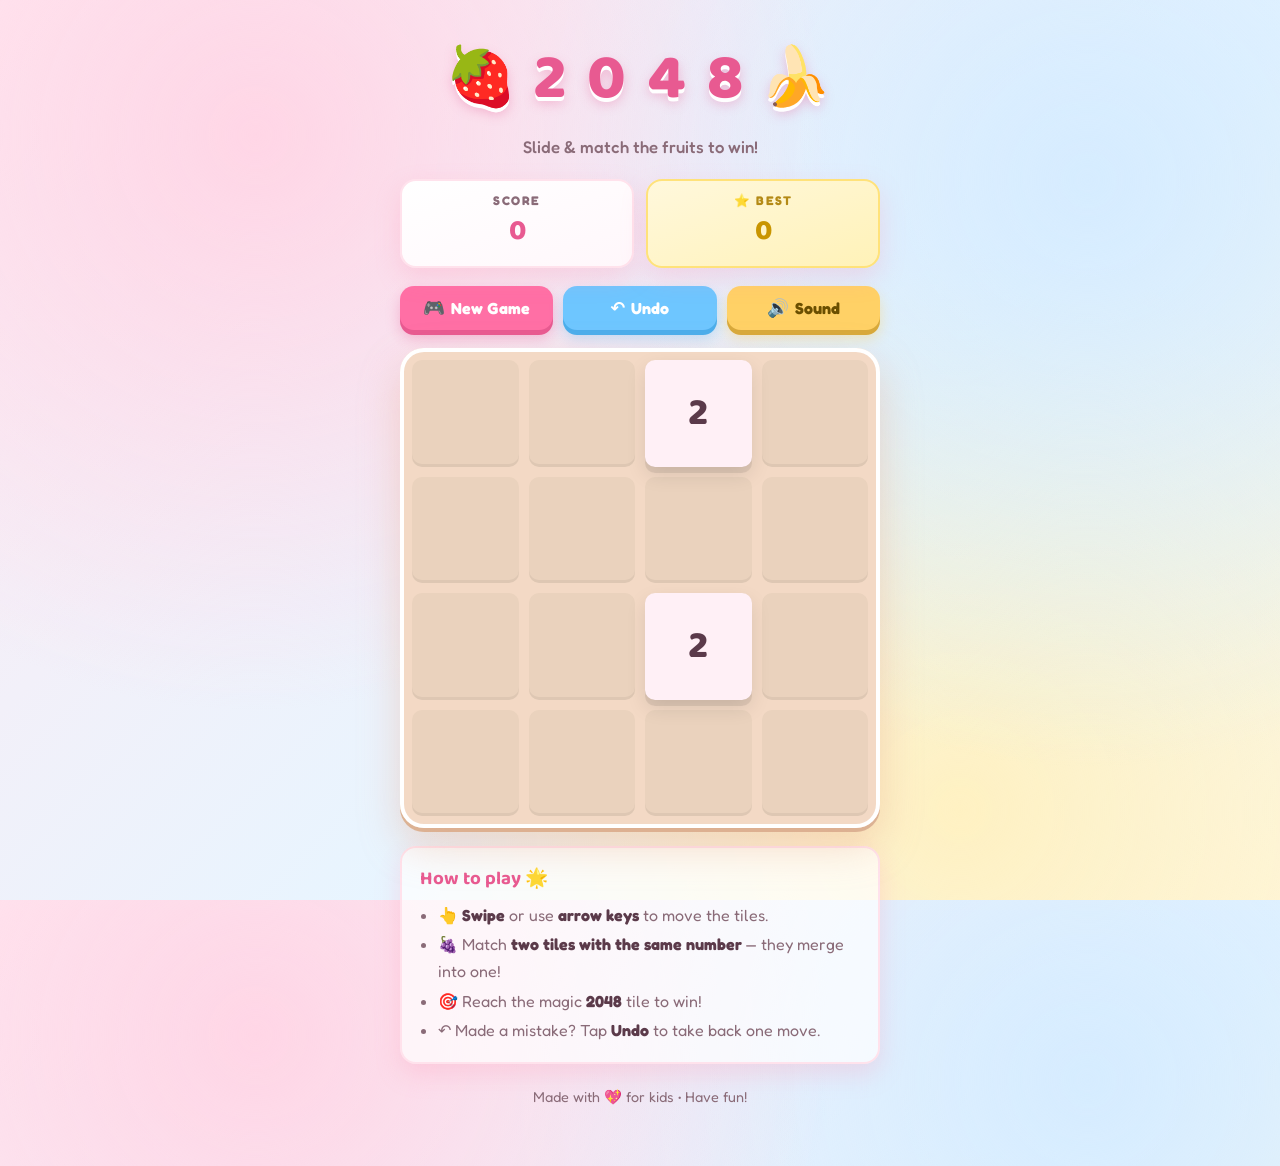
==== 2048/index.html @ 536de929 "Added all games" ====
<!DOCTYPE html>
<html lang="en">
<head>
  <meta charset="UTF-8" />
  <meta name="viewport" content="width=device-width, initial-scale=1.0, maximum-scale=1.0, user-scalable=no" />
  <meta name="theme-color" content="#ffd6e0" />
  <title>🍓 2048 - The Fruit Puzzle! 🍌</title>
  <link rel="preconnect" href="https://fonts.googleapis.com" />
  <link rel="preconnect" href="https://fonts.gstatic.com" crossorigin />
  <link
    href="https://fonts.googleapis.com/css2?family=Fredoka:wght@400;500;600;700&family=Baloo+2:wght@600;700;800&display=swap"
    rel="stylesheet"
  />
  <link rel="stylesheet" href="css/styles.css" />
  <link
    rel="icon"
    href="data:image/svg+xml,%3Csvg xmlns='http://www.w3.org/2000/svg' viewBox='0 0 100 100'%3E%3Ctext y='.9em' font-size='90'%3E%F0%9F%8D%93%3C/text%3E%3C/svg%3E"
  />
</head>
<body>
  <!-- Floating background bubbles -->
  <div class="bubbles" aria-hidden="true">
    <span></span><span></span><span></span><span></span>
    <span></span><span></span><span></span><span></span>
  </div>

  <main class="app">
    <header class="hero">
      <h1 class="title">
        <span class="title-fruit">🍓</span>
        <span class="title-text">2&nbsp;0&nbsp;4&nbsp;8</span>
        <span class="title-fruit">🍌</span>
      </h1>
      <p class="subtitle">Slide &amp; match the fruits to win!</p>
    </header>

    <section class="info-bar" aria-label="Score panel">
      <div class="score-box">
        <span class="score-label">SCORE</span>
        <span class="score-value" id="score">0</span>
      </div>
      <div class="score-box best">
        <span class="score-label">⭐ BEST</span>
        <span class="score-value" id="best">0</span>
      </div>
    </section>

    <div class="actions">
      <button class="btn btn-primary" id="new-game-btn" type="button">
        <span class="btn-icon">🎮</span>
        <span>New Game</span>
      </button>
      <button class="btn btn-secondary" id="undo-btn" type="button">
        <span class="btn-icon">↶</span>
        <span>Undo</span>
      </button>
      <button class="btn btn-sound" id="sound-btn" type="button" aria-pressed="true">
        <span class="btn-icon" id="sound-icon">🔊</span>
        <span>Sound</span>
      </button>
    </div>

    <section class="board-wrapper" aria-label="Game board">
      <div class="board" id="board" role="grid" aria-label="4 by 4 game grid">
        <!-- Cell backgrounds rendered by UI -->
        <div class="grid-bg" id="grid-bg" aria-hidden="true"></div>
        <!-- Tiles rendered by UI -->
        <div class="tile-layer" id="tile-layer"></div>
      </div>

      <!-- Overlay messages (win / lose) -->
      <div class="overlay" id="overlay" aria-live="polite">
        <div class="overlay-card">
          <div class="overlay-emoji" id="overlay-emoji">🎉</div>
          <h2 class="overlay-title" id="overlay-title">You did it!</h2>
          <p class="overlay-message" id="overlay-message">You reached 2048! Keep going for a higher score.</p>
          <div class="overlay-actions">
            <button class="btn btn-primary" id="overlay-primary" type="button">Play Again</button>
            <button class="btn btn-secondary" id="overlay-secondary" type="button">Keep Going</button>
          </div>
        </div>
      </div>
    </section>

    <section class="how-to">
      <h3>How to play 🌟</h3>
      <ul>
        <li>👆 <b>Swipe</b> or use <b>arrow keys</b> to move the tiles.</li>
        <li>🍇 Match <b>two tiles with the same number</b> — they merge into one!</li>
        <li>🎯 Reach the magic <b>2048</b> tile to win!</li>
        <li>↶ Made a mistake? Tap <b>Undo</b> to take back one move.</li>
      </ul>
    </section>

    <footer class="footer">
      <span>Made with 💖 for kids • Have fun!</span>
    </footer>
  </main>

  <!-- Confetti container -->
  <div class="confetti" id="confetti" aria-hidden="true"></div>

  <!-- Scripts loaded as ES6 modules so OOP classes live in their own files -->
  <script type="module" src="js/main.js"></script>
</body>
</html>
---- 2048/css/styles.css ----
/* ============================================================
   🍓 2048 Kids Edition — Stylesheet
   - Bright, friendly palette
   - Rounded everything
   - Bouncy transitions
   ============================================================ */

:root {
  --bg-1: #ffeaf2;
  --bg-2: #e7f5ff;
  --bg-3: #fff7e0;
  --board-bg: #f3d9c5;
  --cell-bg: #ead2bd;
  --shadow-soft: 0 10px 25px rgba(255, 145, 175, 0.25);
  --shadow-tile: 0 6px 0 rgba(0, 0, 0, 0.08), 0 8px 20px rgba(0, 0, 0, 0.1);
  --primary: #ff6fa5;
  --primary-dark: #e85a91;
  --secondary: #6ec6ff;
  --secondary-dark: #4baeec;
  --accent: #ffd166;
  --success: #7ed957;
  --danger: #ff7a7a;
  --text: #5b3a4a;
  --text-soft: #8a6b78;
  --radius-lg: 24px;
  --radius-md: 16px;
  --radius-sm: 10px;
  --board-size: min(92vw, 480px);
}

* {
  box-sizing: border-box;
  -webkit-tap-highlight-color: transparent;
}

html, body {
  margin: 0;
  padding: 0;
  height: 100%;
}

body {
  font-family: "Fredoka", "Baloo 2", system-ui, -apple-system, "Segoe UI", sans-serif;
  color: var(--text);
  background:
    radial-gradient(circle at 20% 15%, #ffd6e6 0, transparent 45%),
    radial-gradient(circle at 85% 20%, #d6ecff 0, transparent 45%),
    radial-gradient(circle at 75% 90%, #fff1c2 0, transparent 45%),
    linear-gradient(135deg, var(--bg-1), var(--bg-2) 60%, var(--bg-3));
  min-height: 100vh;
  overflow-x: hidden;
  position: relative;
}

/* ----- Floating background bubbles ----- */
.bubbles {
  position: fixed;
  inset: 0;
  z-index: 0;
  pointer-events: none;
  overflow: hidden;
}
.bubbles span {
  position: absolute;
  display: block;
  width: 60px;
  height: 60px;
  border-radius: 50%;
  background: rgba(255, 255, 255, 0.5);
  box-shadow: inset 0 0 20px rgba(255, 255, 255, 0.7);
  bottom: -120px;
  animation: float 18s linear infinite;
}
.bubbles span:nth-child(1) { left: 5%;  width: 50px; height: 50px;  animation-duration: 16s; }
.bubbles span:nth-child(2) { left: 18%; width: 80px; height: 80px;  animation-duration: 22s; animation-delay: 2s; }
.bubbles span:nth-child(3) { left: 32%; width: 40px; height: 40px;  animation-duration: 14s; animation-delay: 4s; }
.bubbles span:nth-child(4) { left: 48%; width: 70px; height: 70px;  animation-duration: 20s; animation-delay: 1s; }
.bubbles span:nth-child(5) { left: 62%; width: 55px; height: 55px;  animation-duration: 17s; animation-delay: 3s; }
.bubbles span:nth-child(6) { left: 76%; width: 90px; height: 90px;  animation-duration: 25s; animation-delay: 5s; }
.bubbles span:nth-child(7) { left: 88%; width: 45px; height: 45px;  animation-duration: 15s; animation-delay: 2s; }
.bubbles span:nth-child(8) { left: 92%; width: 65px; height: 65px;  animation-duration: 19s; animation-delay: 6s; }

@keyframes float {
  0%   { transform: translateY(0) rotate(0deg);     opacity: 0; }
  10%  { opacity: 0.7; }
  100% { transform: translateY(-110vh) rotate(360deg); opacity: 0; }
}

/* ----- Layout ----- */
.app {
  position: relative;
  z-index: 1;
  max-width: 560px;
  margin: 0 auto;
  padding: 28px 18px 60px;
  display: flex;
  flex-direction: column;
  align-items: center;
  gap: 18px;
}

/* ----- Hero / Title ----- */
.hero {
  text-align: center;
  margin-bottom: 4px;
}
.title {
  font-family: "Baloo 2", "Fredoka", sans-serif;
  font-weight: 800;
  font-size: clamp(2.6rem, 9vw, 4rem);
  margin: 0;
  letter-spacing: 4px;
  display: flex;
  align-items: center;
  justify-content: center;
  gap: 12px;
  color: var(--primary-dark);
  text-shadow:
    0 4px 0 #fff,
    0 6px 12px rgba(232, 90, 145, 0.35);
  animation: bounce-title 2.5s ease-in-out infinite;
}
.title-fruit {
  font-size: 0.9em;
  display: inline-block;
  animation: wiggle 1.6s ease-in-out infinite;
}
.title-fruit:last-child { animation-delay: 0.8s; }

@keyframes bounce-title {
  0%, 100% { transform: translateY(0); }
  50%      { transform: translateY(-6px); }
}
@keyframes wiggle {
  0%, 100% { transform: rotate(-8deg); }
  50%      { transform: rotate(8deg); }
}

.subtitle {
  margin: 6px 0 0;
  color: var(--text-soft);
  font-size: 1.05rem;
  font-weight: 500;
}

/* ----- Score bar ----- */
.info-bar {
  display: flex;
  gap: 12px;
  width: var(--board-size);
  justify-content: stretch;
}
.score-box {
  flex: 1;
  background: linear-gradient(160deg, #fff, #fff7fb);
  border-radius: var(--radius-md);
  padding: 12px 14px;
  text-align: center;
  box-shadow: var(--shadow-soft);
  border: 2px solid #ffe2ec;
  position: relative;
  overflow: hidden;
}
.score-box.best {
  background: linear-gradient(160deg, #fff8dc, #fff2b8);
  border-color: #ffe27a;
}
.score-label {
  display: block;
  font-size: 0.78rem;
  font-weight: 700;
  color: var(--text-soft);
  letter-spacing: 1.5px;
}
.score-box.best .score-label { color: #b48a16; }
.score-value {
  display: block;
  font-size: 1.8rem;
  font-weight: 800;
  color: var(--primary-dark);
  font-family: "Baloo 2", sans-serif;
  transition: transform 0.25s ease;
}
.score-box.best .score-value { color: #c99500; }
.score-value.bump { transform: scale(1.25); }

/* ----- Buttons ----- */
.actions {
  display: flex;
  gap: 10px;
  flex-wrap: wrap;
  justify-content: center;
  width: var(--board-size);
}
.btn {
  font-family: inherit;
  font-weight: 700;
  font-size: 1rem;
  padding: 12px 18px;
  border: none;
  border-radius: 14px;
  cursor: pointer;
  display: inline-flex;
  align-items: center;
  gap: 6px;
  color: #fff;
  background: var(--primary);
  box-shadow: 0 5px 0 var(--primary-dark), 0 8px 14px rgba(232, 90, 145, 0.35);
  transition: transform 0.12s ease, box-shadow 0.12s ease, filter 0.2s ease;
  flex: 1;
  justify-content: center;
  min-width: 100px;
}
.btn:hover { filter: brightness(1.05); }
.btn:active {
  transform: translateY(3px);
  box-shadow: 0 2px 0 var(--primary-dark), 0 4px 8px rgba(232, 90, 145, 0.35);
}
.btn:focus-visible {
  outline: 3px solid #fff;
  outline-offset: 3px;
}
.btn-secondary {
  background: var(--secondary);
  box-shadow: 0 5px 0 var(--secondary-dark), 0 8px 14px rgba(75, 174, 236, 0.3);
}
.btn-secondary:active { box-shadow: 0 2px 0 var(--secondary-dark); }
.btn-sound {
  background: var(--accent);
  color: #6b4f00;
  box-shadow: 0 5px 0 #d8a93b, 0 8px 14px rgba(255, 209, 102, 0.45);
}
.btn-sound:active { box-shadow: 0 2px 0 #d8a93b; }
.btn:disabled {
  opacity: 0.55;
  cursor: not-allowed;
  filter: grayscale(0.4);
}
.btn-icon { font-size: 1.1rem; line-height: 1; }

/* ----- Board ----- */
.board-wrapper {
  position: relative;
  width: var(--board-size);
  height: var(--board-size);
}
.board {
  position: relative;
  width: 100%;
  height: 100%;
  background: var(--board-bg);
  border-radius: var(--radius-lg);
  padding: 12px;
  box-shadow:
    inset 0 0 0 4px #fff,
    0 18px 40px rgba(232, 156, 122, 0.35),
    0 4px 0 #d9b89a;
  user-select: none;
  touch-action: none;
}
.grid-bg {
  position: absolute;
  inset: 12px;
  display: grid;
  grid-template-columns: repeat(4, 1fr);
  grid-template-rows: repeat(4, 1fr);
  gap: 10px;
}
.grid-bg .cell {
  background: var(--cell-bg);
  border-radius: var(--radius-sm);
  box-shadow: inset 0 -3px 0 rgba(0, 0, 0, 0.05);
}

.tile-layer {
  position: absolute;
  inset: 12px;
  pointer-events: none;
}

/* ----- Tiles ----- */
.tile {
  position: absolute;
  width: calc((100% - 30px) / 4);
  height: calc((100% - 30px) / 4);
  border-radius: var(--radius-sm);
  display: flex;
  align-items: center;
  justify-content: center;
  font-family: "Baloo 2", sans-serif;
  font-weight: 800;
  font-size: clamp(1.2rem, 5.5vw, 2.4rem);
  color: #5b3a4a;
  background: #fff;
  box-shadow: var(--shadow-tile);
  /* No slide transition: tiles snap to their new cell so only the merged
     survivor draws the eye with its pulse animation. */
  will-change: transform;
  pointer-events: auto;
}
/* Spawn glow effect uses filter + opacity so it doesn't fight the
   positioning transform. The tile always renders at correct position/size. */
.tile.tile-new {
  animation: pop 260ms ease;
}
.tile.tile-merged {
  animation: merge 220ms ease;
  z-index: 2;
}
/* Consumed tiles fade out and shrink from where they started — never
   jumps to the survivor's cell (which would look like a phantom number). */
.tile.tile-consumed {
  animation: consume 220ms ease forwards;
  z-index: 1;
}
.tile.tile-2    { background: #fff0f6; }
.tile.tile-4    { background: #ffe2ec; }
.tile.tile-8    { background: #ffd1a8; color: #6b3a18; }
.tile.tile-16   { background: #ffba7a; color: #6b3a18; }
.tile.tile-32   { background: #ff9aa2; color: #fff; }
.tile.tile-64   { background: #ff7a85; color: #fff; }
.tile.tile-128  { background: #ffd166; color: #6b4f00; font-size: clamp(1.1rem, 5vw, 2.1rem); }
.tile.tile-256  { background: #ffe28a; color: #6b4f00; font-size: clamp(1.1rem, 5vw, 2.1rem); box-shadow: 0 6px 0 #d8a93b, 0 8px 20px rgba(0,0,0,0.1); }
.tile.tile-512  { background: #bde0fe; color: #1d4d80; font-size: clamp(1.1rem, 5vw, 2.1rem); box-shadow: 0 6px 0 #8bc3f5, 0 8px 20px rgba(0,0,0,0.1); }
.tile.tile-1024 { background: #a2d2ff; color: #1d4d80; font-size: clamp(1rem, 4.5vw, 1.9rem); box-shadow: 0 6px 0 #6fb1f0, 0 8px 20px rgba(0,0,0,0.1); }
.tile.tile-2048 {
  background: linear-gradient(135deg, #ff6fa5, #ffd166, #6ec6ff);
  color: #fff;
  font-size: clamp(1rem, 4.5vw, 1.9rem);
  box-shadow: 0 0 25px rgba(255, 145, 175, 0.6), 0 6px 0 #e85a91;
  animation: glow 1.6s ease-in-out infinite alternate;
}
.tile.super   {
  background: linear-gradient(135deg, #b58cff, #6ec6ff);
  color: #fff;
  font-size: clamp(0.9rem, 4vw, 1.7rem);
}

/* Pop uses opacity + filter so it doesn't override positioning transform. */
@keyframes pop {
  0%   { opacity: 0; filter: brightness(1.6) saturate(1.4); }
  60%  { opacity: 1; filter: brightness(1.1) saturate(1.1); }
  100% { opacity: 1; filter: none; }
}
/* Merge pulse — quick scale + brightness flash, no big ring. */
@keyframes merge {
  0%   { transform: scale(1);    filter: brightness(1)    saturate(1); }
  40%  { transform: scale(1.15); filter: brightness(1.35) saturate(1.4); }
  100% { transform: scale(1);    filter: none; }
}
/* Consumed tile — shrink + fade from its ORIGINAL grid cell.
   `forwards` keeps the final state so the element is invisible while
   `animationend` removes it from the DOM. */
@keyframes consume {
  0%   { opacity: 1;   filter: brightness(1);   }
  100% { opacity: 0;   filter: brightness(1.2); }
}
@keyframes glow {
  from { box-shadow: 0 0 12px rgba(255, 145, 175, 0.6), 0 6px 0 #e85a91; }
  to   { box-shadow: 0 0 28px rgba(255, 209, 102, 0.85), 0 6px 0 #e85a91; }
}

/* ----- Overlay ----- */
.overlay {
  position: absolute;
  inset: 0;
  display: none;
  align-items: center;
  justify-content: center;
  background: rgba(255, 255, 255, 0.55);
  backdrop-filter: blur(6px);
  -webkit-backdrop-filter: blur(6px);
  border-radius: var(--radius-lg);
  z-index: 10;
  animation: fadein 0.3s ease;
}
.overlay.show { display: flex; }
@keyframes fadein {
  from { opacity: 0; }
  to   { opacity: 1; }
}
.overlay-card {
  background: #fff;
  border-radius: var(--radius-lg);
  padding: 22px 22px 18px;
  text-align: center;
  width: min(82%, 360px);
  box-shadow: 0 18px 40px rgba(0, 0, 0, 0.15);
  border: 3px solid #ffe2ec;
  animation: bounce-in 0.45s ease;
}
.overlay-emoji {
  font-size: 3.2rem;
  margin-bottom: 4px;
  animation: wiggle 1.6s ease-in-out infinite;
  display: inline-block;
}
.overlay-title {
  font-family: "Baloo 2", sans-serif;
  font-size: 1.6rem;
  margin: 4px 0 6px;
  color: var(--primary-dark);
}
.overlay-message {
  margin: 0 0 14px;
  color: var(--text-soft);
  font-weight: 500;
}
.overlay-actions {
  display: flex;
  gap: 8px;
  justify-content: center;
  flex-wrap: wrap;
}
@keyframes bounce-in {
  0%   { transform: scale(0.5); opacity: 0; }
  70%  { transform: scale(1.05); opacity: 1; }
  100% { transform: scale(1); }
}

/* ----- How to play ----- */
.how-to {
  background: rgba(255, 255, 255, 0.7);
  border-radius: var(--radius-md);
  padding: 16px 18px;
  width: var(--board-size);
  box-shadow: var(--shadow-soft);
  border: 2px solid #ffe2ec;
}
.how-to h3 {
  margin: 0 0 8px;
  color: var(--primary-dark);
  font-family: "Baloo 2", sans-serif;
}
.how-to ul {
  margin: 0;
  padding: 0 0 0 18px;
  color: var(--text-soft);
  line-height: 1.7;
}
.how-to li { margin-bottom: 2px; }
.how-to b { color: var(--text); }

/* ----- Footer ----- */
.footer {
  text-align: center;
  font-size: 0.9rem;
  color: var(--text-soft);
  margin-top: 6px;
}

/* ----- Confetti ----- */
.confetti {
  position: fixed;
  inset: 0;
  pointer-events: none;
  z-index: 50;
  overflow: hidden;
}
.confetti i {
  position: absolute;
  top: -20px;
  width: 10px;
  height: 16px;
  border-radius: 2px;
  animation: fall linear forwards;
}
@keyframes fall {
  0%   { transform: translateY(-20px) rotate(0deg); opacity: 1; }
  100% { transform: translateY(110vh) rotate(720deg); opacity: 0.9; }
}

/* ----- Toast / shake ----- */
.shake {
  animation: shake 0.4s;
}
@keyframes shake {
  0%, 100% { transform: translateX(0); }
  20%      { transform: translateX(-8px); }
  40%      { transform: translateX(8px); }
  60%      { transform: translateX(-6px); }
  80%      { transform: translateX(6px); }
}

/* ----- Reduced motion ----- */
@media (prefers-reduced-motion: reduce) {
  .tile, .title, .title-fruit, .overlay-emoji, .bubble {
    animation: none !important;
    transition: none !important;
  }
}

/* ----- Small screens ----- */
@media (max-width: 420px) {
  .score-value { font-size: 1.5rem; }
  .btn { font-size: 0.95rem; padding: 10px 14px; }
  .title { letter-spacing: 2px; }
}
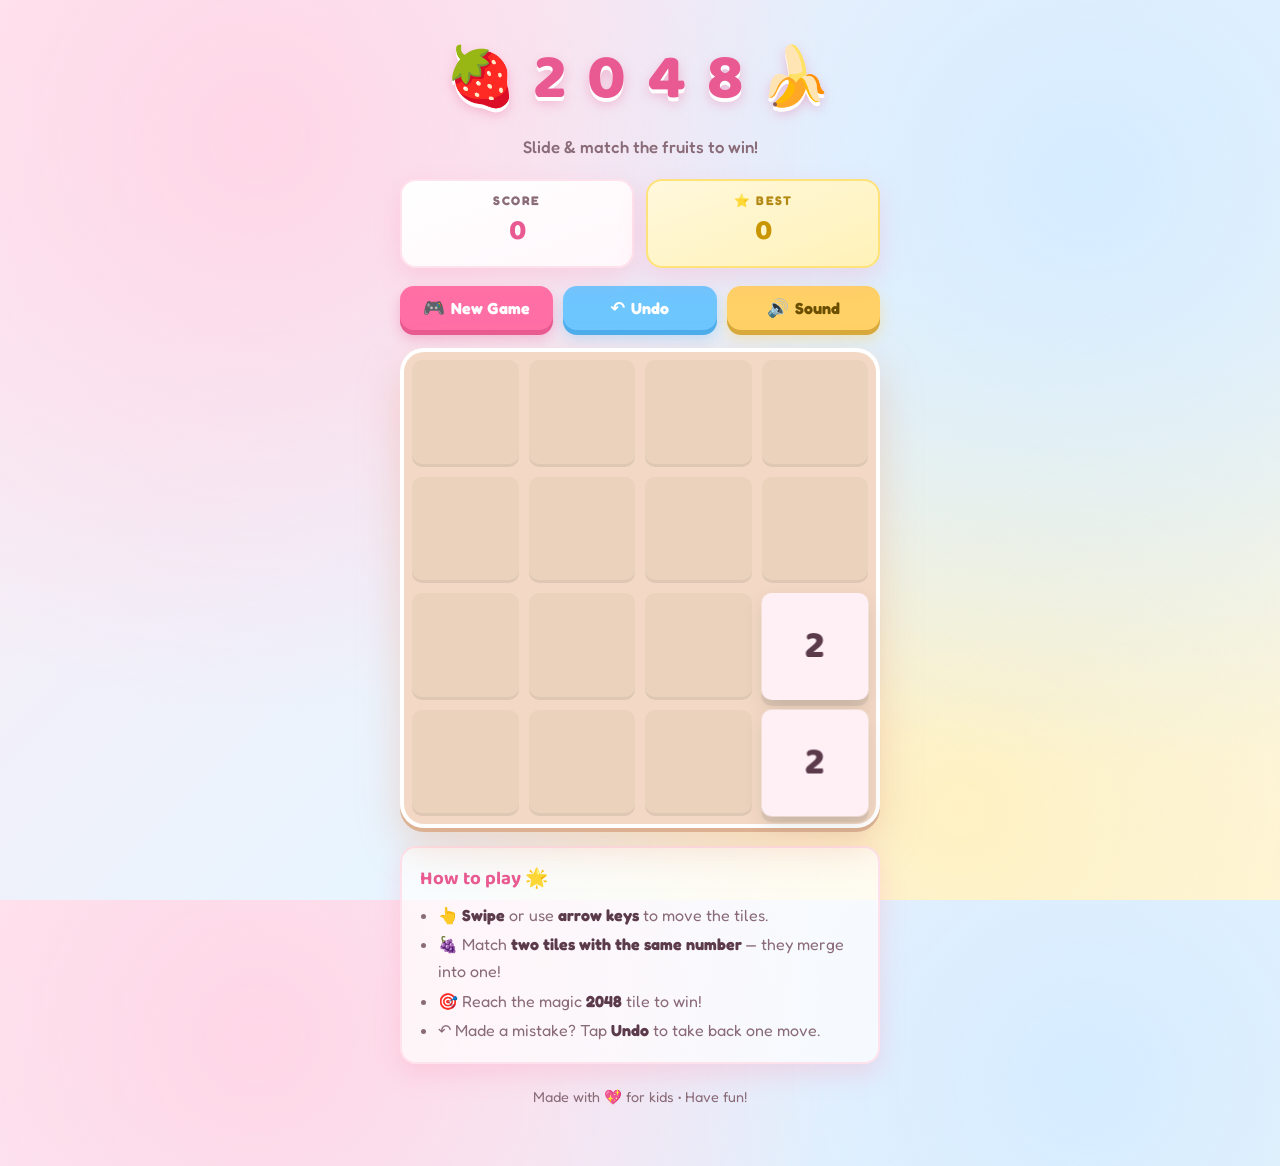
==== commit 21fb50c3: "feat: implement foundational game architecture, particle systems, and audio engines for the KidGames" ====
--- a/2048/index.html
+++ b/2048/index.html
@@ -12,10 +12,7 @@
     rel="stylesheet"
   />
   <link rel="stylesheet" href="css/styles.css" />
-  <link
-    rel="icon"
-    href="data:image/svg+xml,%3Csvg xmlns='http://www.w3.org/2000/svg' viewBox='0 0 100 100'%3E%3Ctext y='.9em' font-size='90'%3E%F0%9F%8D%93%3C/text%3E%3C/svg%3E"
-  />
+  <link rel="icon" href="favicon.svg" type="image/svg+xml" />
 </head>
 <body>
   <!-- Floating background bubbles -->
